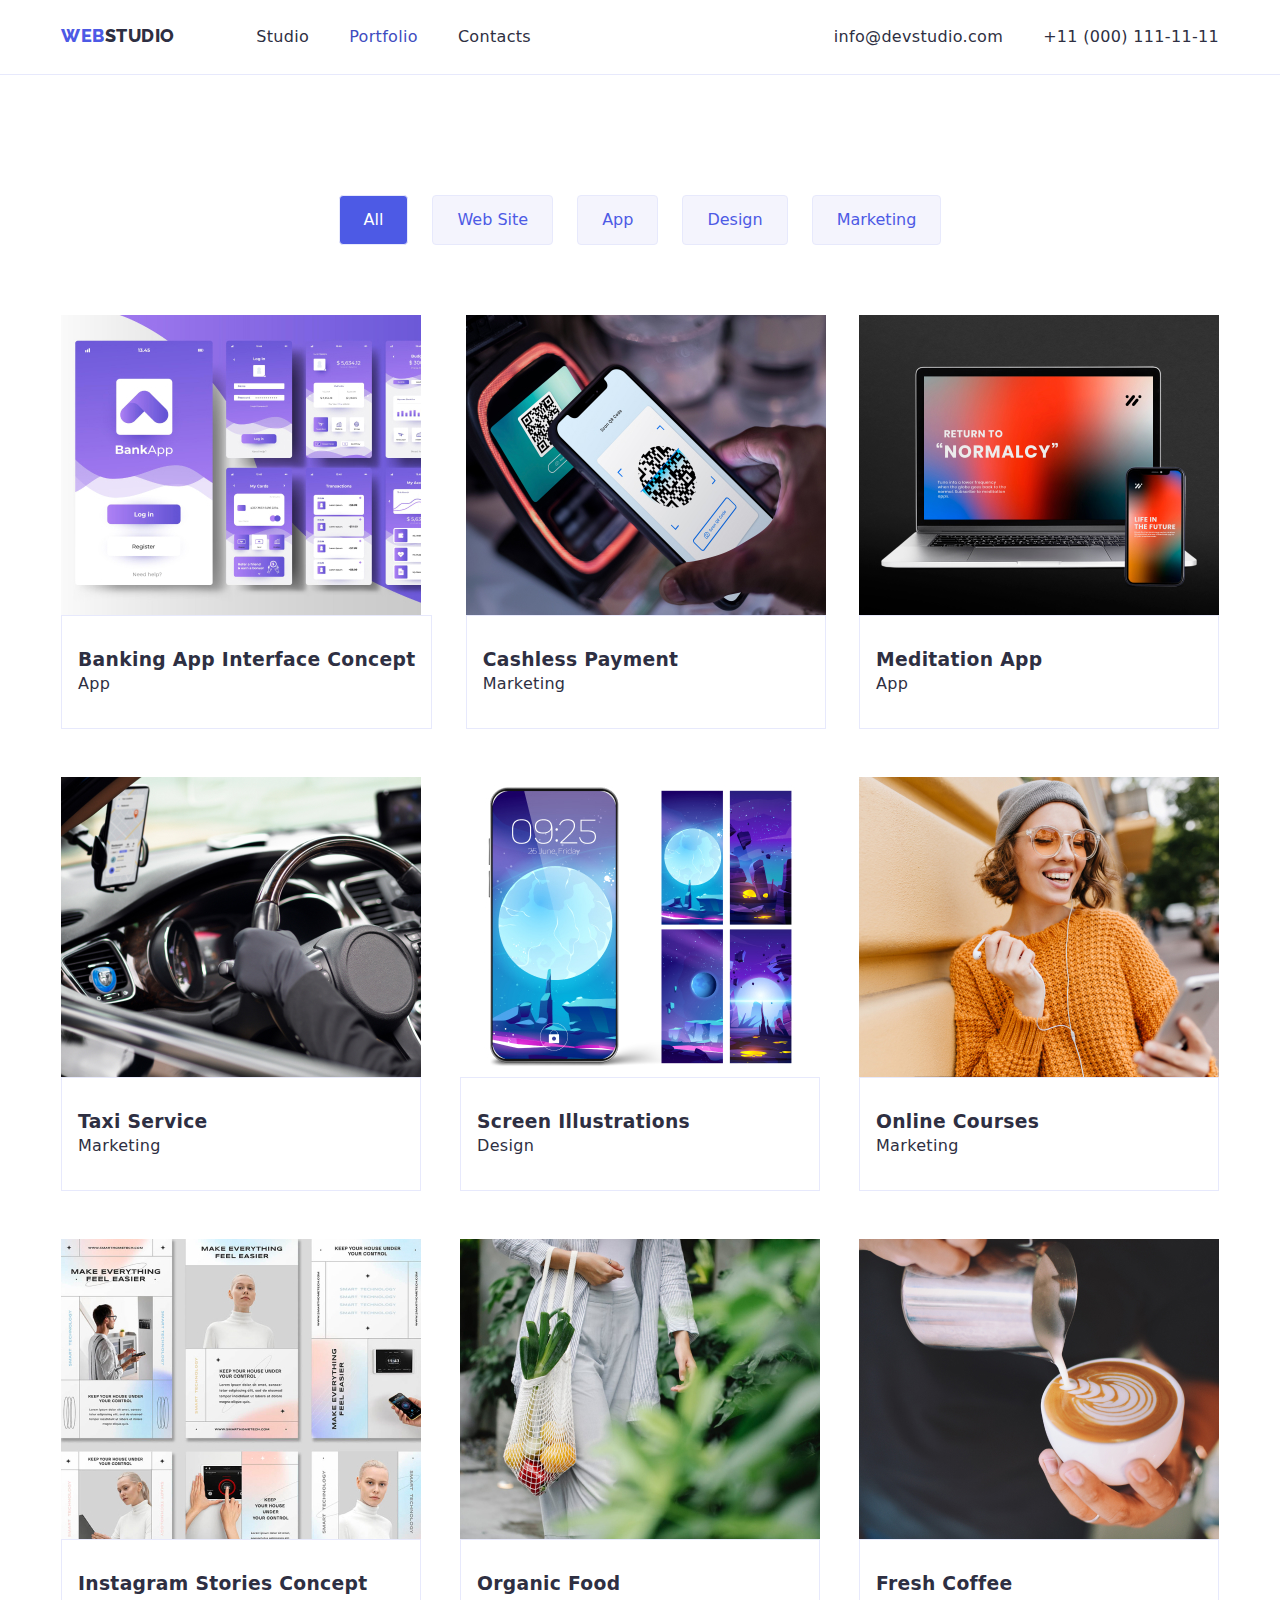
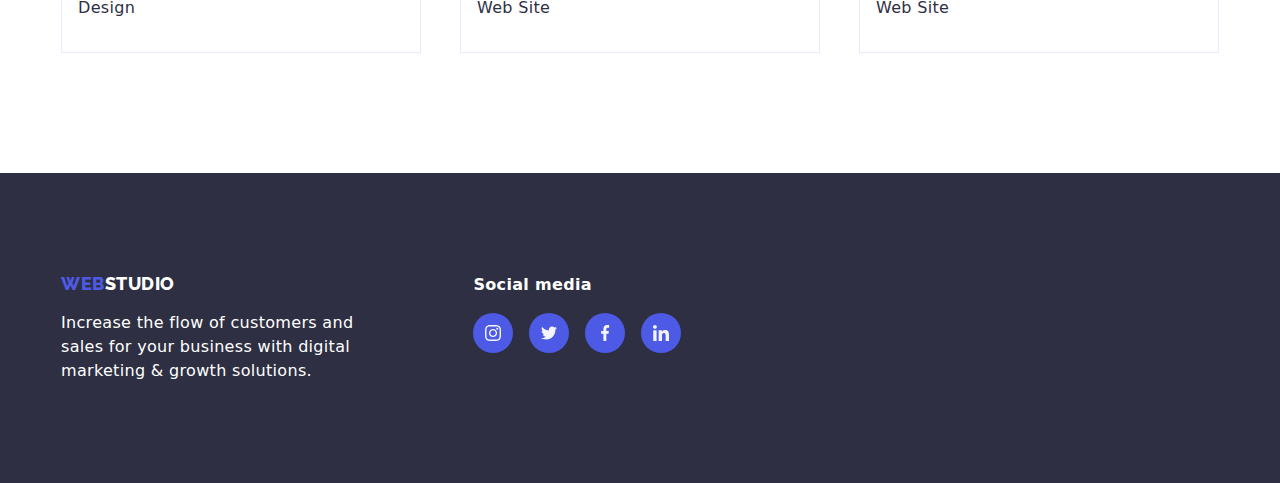
==== portfolio.html @ fe4044b1 "reversion 1.1" ====
<!DOCTYPE html>

<html lang="en">

<head>
    <!-- CSS Style link -->
    <link rel="stylesheet" href="./css/styles.css" />
    <!-- «B13» All fonts and their variations are linked from Google Fonts Services -->
    <link href="https://fonts.googleapis.com/css2?family=Raleway:wght@800&family=Roboto:wght@400;500;700;900&display=swap"
        rel="stylesheet" />
    <link rel="stylesheet" href="https://cdnjs.cloudflare.com/ajax/libs/modern-normalize/1.0.0/modern-normalize.min.css"/>  
    <title>My Homework #4</title>
</head>

<body>
    <!-- This is the header tag that wraps the navigation options, web logo and  contacts info as well -->
    <header class="header">
        <div class="container container-header">
        <!-- Nav tag as well known as Navigation wrapper -->
        <nav>
            <!-- This is the LOGO usually used in image or text as well, clickable for homepage only  -->
            <a href="./index.html" class="logo"><span class="logo-colored">web</span><span>studio</span></a>
            <!-- This is navigation list or option is resposible for exploring the webpage -->
            <ul class="menu-nav list">
                <li><a href="./index.html" class="nav">Studio</a></li>
                <li><a href="./portfolio.html" class="nav active">Portfolio</a></li><!-- class Active will be highlighted the current page-->
                <li><a href="./" class="nav">Contacts</a></li><!-- Contact will be in default link -->
            </ul>
        </nav>
        <!-- 
                This the Contact links, mostly in the rightside of navigation, reponsible for 
                contacting email, telephone number, mobile number and 
                social media links(fb,twitter,instagram,etc) 
            -->
        <ul class="menu-contact list">
            <li><a href="mailto:info@devstudio.com" class="contact">info@devstudio.com</a></li>
            <li><a href="tel:+110001111111" class="contact">+11 (000) 111-11-11</a></li>
        </ul>
        </div>
    </header>
    <!-- this is the Main tag that wraps the content of the webpage. -->
    <main>
        <section class="section">
            <div class="container container-category">
                <!-- function button to filter the classification of data -->
                <ul class="filters list">
                    <li>
                        <button type="button" class="filter-btn active">
                            All
                        </button>
                    </li><li>
                        <button type="button" class="filter-btn">
                            Web Site
                        </button>
                    </li><li>
                        <button type="button" class="filter-btn">
                            App
                        </button>
                    </li><li>
                        <button type="button" class="filter-btn">
                            Design
                        </button>
                    </li><li>
                        <button type="button" class="filter-btn">
                            Marketing
                        </button>
                    </li>
                </ul>
                <ul class="project-card list">
                    <li>
                        <a href="./" class="proj-cardlist">
                            <img src="./images/filtered-img/app-1.jpg" alt="Banking App Interface Concept" width="360">
                            <span class="proj-cardwrap">
                                <h3>Banking App Interface Concept</h3>
                                <p>
                                    App
                                </p>
                            </span>
                        </a>
                    </li>
                    <li>
                        <a href="./"  class="proj-cardlist">
                            <img src="./images/filtered-img/marketing-1.jpg" alt="Cashless Payment" width="360">

                            <span class="proj-cardwrap">
                                <h3>Cashless Payment</h3>
                                <p>
                                    Marketing
                                </p>    
                            </span>
                        </a>
                    </li>
                    <li>
                        <a href="./"  class="proj-cardlist">
                            <img src="./images/filtered-img/app-2.jpg" alt="Meditation App" width="360">
                            <span class="proj-cardwrap">
                                <h3>Meditation App</h3>
                                <p>
                                    App
                                </p>
                            </span>
                        </a>
                    </li>
                    <li>
                        <a href="./"  class="proj-cardlist">
                            <img src="./images/filtered-img/marketing-2.jpg" alt="Taxi Service" width="360">
                            <span class="proj-cardwrap">
                                <h3>Taxi Service</h3>
                                <p>
                                    Marketing
                                </p>
                            </span>
                        </a>
                    </li>
                    <li>
                        <a href="./"  class="proj-cardlist">
                            <img src="./images/filtered-img/design-1.jpg" alt="Screen Illustrations" width="360">
                            <span class="proj-cardwrap">
                                <h3>Screen Illustrations</h3>
                                <p>
                                    Design
                                </p>
                            </span>
                        </a>
                    </li>
                    <li>
                        <a href="./"  class="proj-cardlist">
                            <img src="./images/filtered-img/marketing-3.jpg" alt="Online Courses" width="360">
                            <span class="proj-cardwrap">
                                <h3>Online Courses</h3>
                                <p>
                                    Marketing
                                </p>
                            </span>
                        </a>
                    </li>
                    <li>
                        <a href="./"  class="proj-cardlist">
                            <img src="./images/filtered-img/design-2.jpg" alt="Instagram Stories Concept" width="360">
                            <span class="proj-cardwrap">
                                <h3>Instagram Stories Concept</h3>
                                <p>
                                    Design
                                </p>
                            </span>
                        </a>
                    </li>
                    <li>
                        <a href="./"  class="proj-cardlist">
                            <img src="./images/filtered-img/web-site-1.jpg" alt="Organic Food" width="360">
                            <span class="proj-cardwrap">
                                <h3>Organic Food</h3>
                                <p>
                                    Web Site
                                </p>
                            </span>
                        </a>
                    </li>
                    <li>
                        <a href="./"  class="proj-cardlist">
                            <img src="./images/filtered-img/web-site-2.jpg" alt="Fresh Coffee">
                            <span class="proj-cardwrap">
                                <h3>Fresh Coffee</h3>
                                <p>
                                    Web Site                
                                </p>
                            </span>
                        </a>
                    </li>
                </ul>
            </div>
        </section>
    </main>
    <!-- This is the footer tag that wraps the logo, contact info, costumer services, FAQ etc. -->
    <footer class="footer">
        <div class="container container-footer">
            <div class="footer-box">
                <a href="./index.html" class="logo">
                    <span class="logo-colored">web</span><span>studio</span>
                </a>
                <p>
                    Increase the flow of customers and <br />
                    sales for your business with digital <br />
                    marketing & growth solutions.
                </p>
            </div>
            <div class="footer-box">
                <h4>Social media</h4>
                <ul class="socmed-list list">
                    <li>
                        <a href="./" class="socmed-icon">
                            <svg class="icon icon-socmed">
                                <use xlink:href="./images/icon/social-media.svg#icon-instagram-1"></use>
                            </svg>
                        </a>
                    </li>
                    <li>
                        <a href="./" class="socmed-icon">
                            <svg class="icon icon-socmed">
                                <use xlink:href="./images/icon/social-media.svg#icon-twitter-1"></use>
                            </svg>
                        </a>
                    </li>
                    <li>
                        <a href="./" class="socmed-icon">
                            <svg class="icon icon-socmed">
                                <use xlink:href="./images/icon/social-media.svg#icon-facebook-1"></use>
                            </svg>
                        </a>
                    </li>
                    <li>
                        <a href="./" class="socmed-icon">
                            <svg class="icon icon-socmed">
                                <use xlink:href="./images/icon/social-media.svg#icon-linkedin-1"></use>
                            </svg>
                        </a>
                    </li>
                </ul>    
            </div>
        </div>
    </footer>
</body>

</html>
---- css/styles.css ----
/*Declaration of Variables*/
*:root {
    --default-color : #2E2F42;
    --secondary-color: #FFFFFF;
    --third-color:#4D5AE5;
    --fouth-color: #F4F4FD;
    --fifth-color:#E7E9FC;
    --sixth-color:#404BBF;
    --seventh-color:#434455;
    --theme-color: #2E2F42;
    --hero-cover: rgba(46, 47, 66, 0.70);
    --eight-color: #8E8F99;
}

/* default */
h1,h2,h3,h4,h5,h6,p { margin: 0;}
html { box-sizing: border-box;}
*,*::after,*::before { box-sizing: inherit;}
img { display: block; max-width: 100%; height: auto;}
.list { list-style: none; padding: 0; margin: 0;}

/* body */
body {
    font-size: 16px;
    font-family: 'Roboto' , sans-serif;
    color: var(--default-color,#2E2F42);
    font-style: normal;
    font-weight: 400;
    line-height: 24px;
    letter-spacing: 0.32px;
}

/* Classes */
.logo {
    color: inherit;
    font-size: 18px;
    font-family: 'Raleway', sans-serif;
    font-weight: 800;
    line-height: 21px;
    letter-spacing: 0.54px;
    text-transform: uppercase;
}
.logo-colored {
    color: var(--third-color);
}
.logo, 
.nav, 
.contact {
    text-decoration: none;
    line-height: 1.2;
    cursor: pointer;
}
.menu-nav {
    margin-left: 76px;
}
.nav{
    color: var(--default-color);
    display: block;
    padding: 25px 0;
    font-weight: 500;
    line-height: 24px;
    letter-spacing: 0.32px;
}
.contact{
    color: var(--default-color);
    display: block;
    padding: 25px 0;
    line-height: 24px;
    letter-spacing: 0.32px;
}
.hero-image {
    background-color: var(--hero-cover);
    background-blend-mode: multiply;
    background-image: url("../images/people-office-1.jpg");
    color: var(--secondary-color);
}
.hero-top-banner{
    font-size: 56px;
    font-weight: 700;
    line-height: 60px;
    letter-spacing: 1.12px;
    text-align: center;

    display: flex;
    flex-direction: column;
}
.feat-title, .card-title {
    text-align: center;
}
.feat-desc {
    margin-top: 8px;
    color:var(--seventh-color);
    line-height: 24px;
}
.section-title {
    font-size: 36px;
    font-weight: 700;
    line-height: 40px;
    text-align: center;
    letter-spacing: 0.72px;
    text-transform: capitalize;
}
.btn-primary,
.filter-btn{
    font-weight: 500;
    line-height: 1.5;
    border-radius: 4px;
    border: 1px solid var(--fifth-color);
    border: 0;
}
.btn-primary{
    color: var(--secondary-color);
    background-color: var(--third-color);
    font-weight: 500;
    line-height: 24px;
    letter-spacing: 0.64px;

    display: inline-flex;
    padding: 16px 32px;
    align-items: flex-start;
    gap: 10px;

    border-radius: 4px;
    box-shadow: 0px 4px 4px 0px rgba(0, 0, 0, 0.15);
}
.filter-btn{
    color: var(--third-color);
    background-color: var(--fouth-color);
    border: 1px solid var(--fifth-color);

    padding: 12px 24px;
}
.proj-cardlist {
    display: flex;
    flex-direction: column;
    text-decoration: none;
    color: inherit;
}
.card-text{
    color:var(--seventh-color);
}
.section-team{
    background-color: var(--fouth-color);
}
.footer{
    background-color: var(--theme-color);
    color: var(--secondary-color);
}

/* pseudo-elements */
.menu-nav .nav:focus,
.menu-nav .nav:hover{
    color: var(--sixth-color);
}
.menu-contact .contact:hover,
.menu-contact .contact:focus,
.menu-nav .nav.active{
    color: var(--sixth-color);
}
.btn-primary:hover,
.filters .filter-btn:hover{
    box-shadow: 
    0px 2px 2px 0px rgba(0, 0, 0, 0.12),
    0px 2px 1px 0px rgba(0, 0, 0, 0.08), 
    0px 3px 1px 0px rgba(0, 0, 0, 0.10);
    color: var(--secondary-color, #FFFFFF);
    background-color: var(--sixth-color, #404BBF);
    cursor: pointer;
}
.btn-primary:focus,
.filters .filter-btn:focus{
    box-shadow: 
    0px 2px 2px 0px rgba(0, 0, 0, 0.12),
    0px 2px 1px 0px rgba(0, 0, 0, 0.08), 
    0px 3px 1px 0px rgba(0, 0, 0, 0.10);
    color: var(--secondary-color, #FFFFFF);
    background-color: var(--third-color);
}
.filters .filter-btn.active {
    color: var(--secondary-color);
    background-color: var(--third-color);
}
.proj-cardlist:hover {
    box-shadow: 
    0px 2px 1px 0px rgba(46, 47, 66, 0.08), 
    0px 1px 1px 0px rgba(46, 47, 66, 0.16), 
    0px 1px 6px 0px rgba(46, 47, 66, 0.08);
}
.socmed-icon:hover {
    background-color: var(--sixth-color);
}
.socmed-icon:active {
    background-color: var(--third-color);
}
.client-list:hover  {
    border-color: var(--sixth-color);
    fill: var(--sixth-color);
}
/* container, alignment and resizing */
.centered-list {
    margin: 0 auto;
}
.container {
    width: 1200px;
    padding: 0 21px;
    margin: 0 auto;
}
.header{
    border-bottom: 1px solid var(--fifth-color);
}
.menu-nav,
.menu-contact {
    display: inline-flex;
    align-items: center;
    gap: 40px;
}
.menu-nav {
    margin-left: 76px;
}
.container-header {
    display: flex;
    justify-content: space-between;
}
.btn-primary {
    margin-top: 48px;
}
.hero-image {
    padding: 188px 0;
    text-align: center;
}
.section{
    padding: 120px 0;
}
.feature-section {
    display: flex;
    gap: 22px;
}

.section-attached{
    padding-top: 0;
}
.card {
    display: flex;
    justify-content: center;
    align-items: center;
    gap: 24px;
    margin-top: 72px;
}
.team-card {
    margin-top: 72px;
    display: flex;
    gap: 24px;
}
.card-content{
    border-radius: 0px 0px 4px 4px;
    background: var(--secondary-color, #FFF);
    box-shadow: 
    0px 2px 1px 0px rgba(46, 47, 66, 0.08), 
    0px 1px 1px 0px rgba(46, 47, 66, 0.16), 
    0px 1px 6px 0px rgba(46, 47, 66, 0.08);
    padding: 32px 0;
    display: flex;
    flex-direction: column;
    align-items: center;
    gap: 8px;
}
.container-category{
    text-align: center;
}
.filters {
    display: inline-flex;
    align-items: flex-start;
    gap: 24px;
    margin-bottom: 70px;
}
.project-card {
    display: flex;
    justify-content: space-between;
    flex-wrap: wrap;
    gap: 48px 24px;
}
.proj-cardwrap {
    padding: 32px 16px;
    border-top: 0;
    text-align: left;
    border: 1px solid var(--fifth-color);
    background: var(--secondary-color);
}
.footer {
    padding: 100px 0;
}
.container-footer {
    display: flex;
    justify-content: left;
    gap: 120px;
}
.footer-box {
    display: flex;
    flex-direction: column;
    row-gap: 16px;
}
/* social media link icon etc. */
.feat-icon {
    margin-bottom: 8px;
    padding: 24px 100px;
    background-color: var(--fouth-color);
}
.socmed-list{
    display: flex;
    gap: 16px;
}
.icon-socmed {
    height: 16px;
    width: 16px;
}
.socmed-icon{
    display: flex;
    padding: 12px;
    border-radius: 50%;
    background-color: var(--third-color);
}
.icon {
    display: inline-block;
    stroke-width: 0;
    stroke: currentColor;
}
.icon-client {
    width: 104px;
    height: 56px;
}
.client-list {
    border: 1px solid var(--eight-color);
    fill: var(--eight-color);
    padding: 16px 32px;
    display: flex;
}
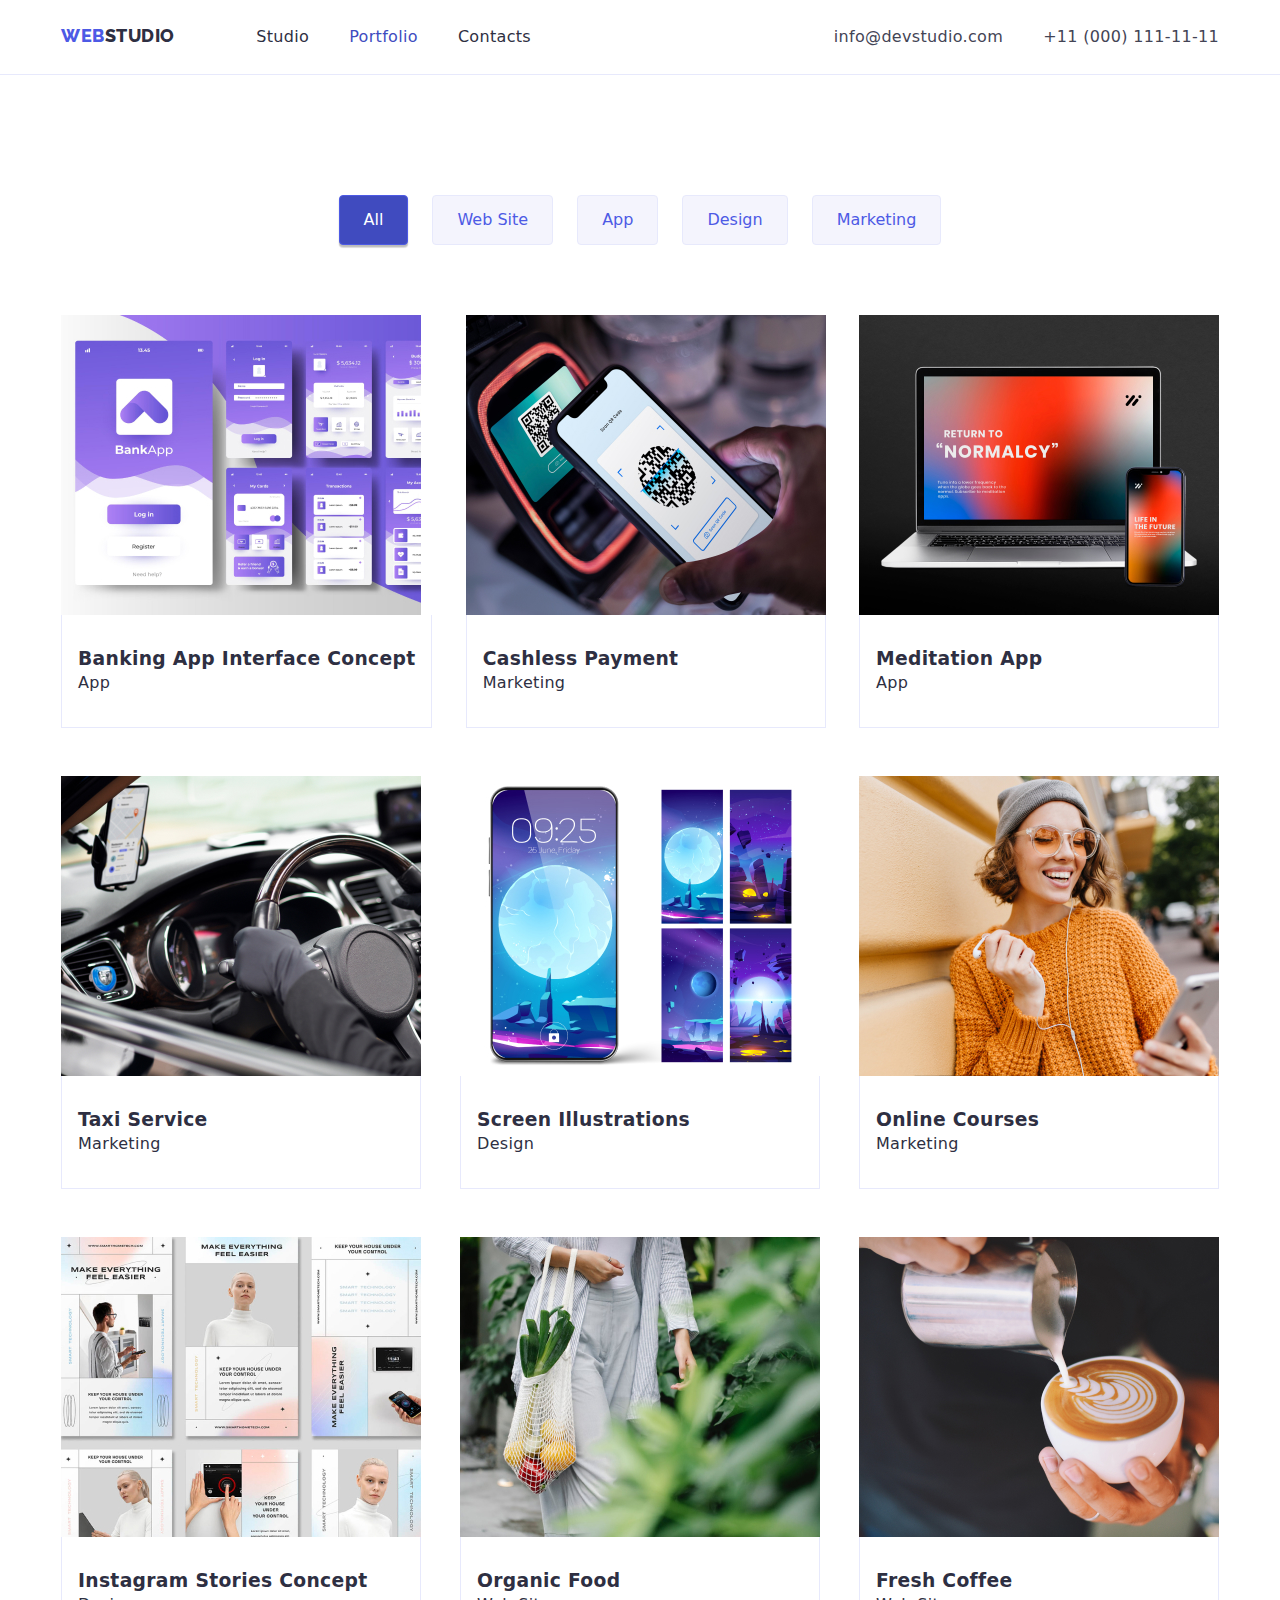
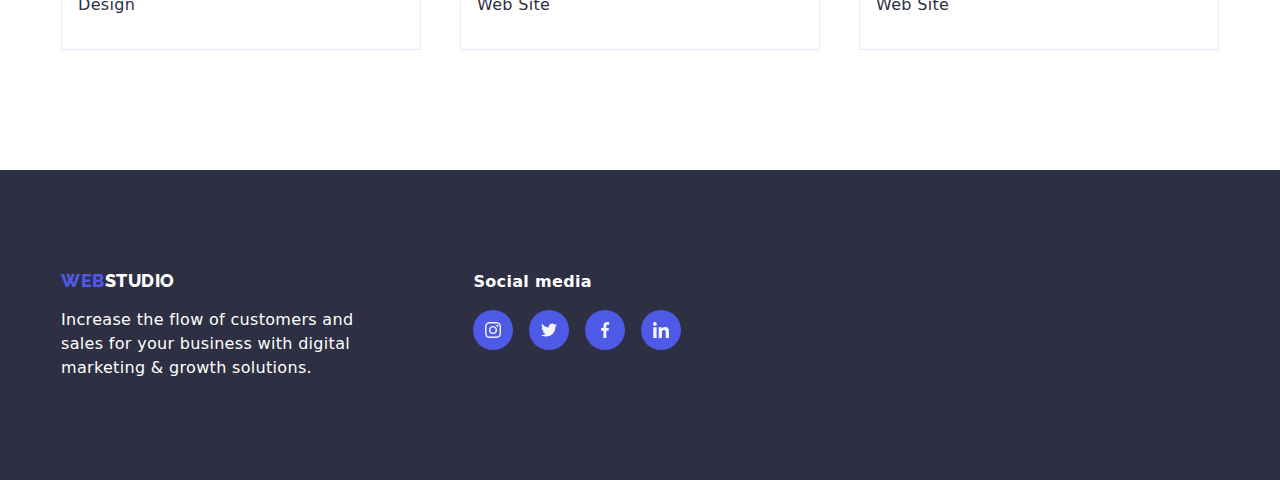
==== commit 5489f05c: "v.2.0 update" ====
--- a/portfolio.html
+++ b/portfolio.html
@@ -68,7 +68,7 @@
                 </ul>
                 <ul class="project-card list">
                     <li>
-                        <a href="./" class="proj-cardlist">
+                        <a href="#" class="proj-cardlist">
                             <img src="./images/filtered-img/app-1.jpg" alt="Banking App Interface Concept" width="360">
                             <span class="proj-cardwrap">
                                 <h3>Banking App Interface Concept</h3>
@@ -79,7 +79,7 @@
                         </a>
                     </li>
                     <li>
-                        <a href="./"  class="proj-cardlist">
+                        <a href="#"  class="proj-cardlist">
                             <img src="./images/filtered-img/marketing-1.jpg" alt="Cashless Payment" width="360">
 
                             <span class="proj-cardwrap">
@@ -91,7 +91,7 @@
                         </a>
                     </li>
                     <li>
-                        <a href="./"  class="proj-cardlist">
+                        <a href="#"  class="proj-cardlist">
                             <img src="./images/filtered-img/app-2.jpg" alt="Meditation App" width="360">
                             <span class="proj-cardwrap">
                                 <h3>Meditation App</h3>
@@ -102,7 +102,7 @@
                         </a>
                     </li>
                     <li>
-                        <a href="./"  class="proj-cardlist">
+                        <a href="#"  class="proj-cardlist">
                             <img src="./images/filtered-img/marketing-2.jpg" alt="Taxi Service" width="360">
                             <span class="proj-cardwrap">
                                 <h3>Taxi Service</h3>
@@ -113,7 +113,7 @@
                         </a>
                     </li>
                     <li>
-                        <a href="./"  class="proj-cardlist">
+                        <a href="#"  class="proj-cardlist">
                             <img src="./images/filtered-img/design-1.jpg" alt="Screen Illustrations" width="360">
                             <span class="proj-cardwrap">
                                 <h3>Screen Illustrations</h3>
@@ -124,7 +124,7 @@
                         </a>
                     </li>
                     <li>
-                        <a href="./"  class="proj-cardlist">
+                        <a href="#"  class="proj-cardlist">
                             <img src="./images/filtered-img/marketing-3.jpg" alt="Online Courses" width="360">
                             <span class="proj-cardwrap">
                                 <h3>Online Courses</h3>
@@ -135,7 +135,7 @@
                         </a>
                     </li>
                     <li>
-                        <a href="./"  class="proj-cardlist">
+                        <a href="#"  class="proj-cardlist">
                             <img src="./images/filtered-img/design-2.jpg" alt="Instagram Stories Concept" width="360">
                             <span class="proj-cardwrap">
                                 <h3>Instagram Stories Concept</h3>
@@ -146,7 +146,7 @@
                         </a>
                     </li>
                     <li>
-                        <a href="./"  class="proj-cardlist">
+                        <a href="#"  class="proj-cardlist">
                             <img src="./images/filtered-img/web-site-1.jpg" alt="Organic Food" width="360">
                             <span class="proj-cardwrap">
                                 <h3>Organic Food</h3>
@@ -157,7 +157,7 @@
                         </a>
                     </li>
                     <li>
-                        <a href="./"  class="proj-cardlist">
+                        <a href="#"  class="proj-cardlist">
                             <img src="./images/filtered-img/web-site-2.jpg" alt="Fresh Coffee">
                             <span class="proj-cardwrap">
                                 <h3>Fresh Coffee</h3>
--- a/css/styles.css
+++ b/css/styles.css
@@ -62,7 +62,7 @@
     letter-spacing: 0.32px;
 }
 .contact{
-    color: var(--default-color);
+    color: var(--seventh-color);
     display: block;
     padding: 25px 0;
     line-height: 24px;
@@ -70,7 +70,7 @@
 }
 .hero-image {
     background-color: var(--hero-cover);
-    background-blend-mode: multiply;
+    background-blend-mode: overlay;
     background-image: url("../images/people-office-1.jpg");
     color: var(--secondary-color);
 }
@@ -127,7 +127,8 @@
     color: var(--third-color);
     background-color: var(--fouth-color);
     border: 1px solid var(--fifth-color);
-
+    
+    cursor: pointer;
     padding: 12px 24px;
 }
 .proj-cardlist {
@@ -158,17 +159,19 @@
     color: var(--sixth-color);
 }
 .btn-primary:hover,
-.filters .filter-btn:hover{
+.filter-btn:hover,
+.filter-btn.active{
+    border-color: var(--third-color);
     box-shadow: 
     0px 2px 2px 0px rgba(0, 0, 0, 0.12),
     0px 2px 1px 0px rgba(0, 0, 0, 0.08), 
     0px 3px 1px 0px rgba(0, 0, 0, 0.10);
     color: var(--secondary-color, #FFFFFF);
     background-color: var(--sixth-color, #404BBF);
-    cursor: pointer;
 }
 .btn-primary:focus,
-.filters .filter-btn:focus{
+.filter-btn:focus{
+    border-color: var(--third-color);
     box-shadow: 
     0px 2px 2px 0px rgba(0, 0, 0, 0.12),
     0px 2px 1px 0px rgba(0, 0, 0, 0.08), 
@@ -176,30 +179,25 @@
     color: var(--secondary-color, #FFFFFF);
     background-color: var(--third-color);
 }
-.filters .filter-btn.active {
-    color: var(--secondary-color);
-    background-color: var(--third-color);
-}
 .proj-cardlist:hover {
     box-shadow: 
     0px 2px 1px 0px rgba(46, 47, 66, 0.08), 
     0px 1px 1px 0px rgba(46, 47, 66, 0.16), 
     0px 1px 6px 0px rgba(46, 47, 66, 0.08);
 }
-.socmed-icon:hover {
+.socmed-icon:hover,
+.socmed-icon:focus {
     background-color: var(--sixth-color);
 }
 .socmed-icon:active {
     background-color: var(--third-color);
 }
-.client-list:hover  {
+.client-list:hover,
+.client-list:focus  {
     border-color: var(--sixth-color);
     fill: var(--sixth-color);
 }
 /* container, alignment and resizing */
-.centered-list {
-    margin: 0 auto;
-}
 .container {
     width: 1200px;
     padding: 0 21px;
@@ -281,9 +279,9 @@
 }
 .proj-cardwrap {
     padding: 32px 16px;
-    border-top: 0;
+    border: 1px solid var(--fifth-color);
+    border-top: none;
     text-align: left;
-    border: 1px solid var(--fifth-color);
     background: var(--secondary-color);
 }
 .footer {
@@ -302,7 +300,12 @@
 /* social media link icon etc. */
 .feat-icon {
     margin-bottom: 8px;
-    padding: 24px 100px;
+    width: 264px;
+    height: 112px;
+    align-items: center;
+    justify-content: center;
+    border-radius: 4px;
+    display: flex;
     background-color: var(--fouth-color);
 }
 .socmed-list{
@@ -315,7 +318,10 @@
 }
 .socmed-icon{
     display: flex;
-    padding: 12px;
+    width: 40px;
+    height: 40px;
+    align-items: center;
+    justify-content: center;
     border-radius: 50%;
     background-color: var(--third-color);
 }
@@ -329,8 +335,12 @@
     height: 56px;
 }
 .client-list {
+    display: flex;
+    width: 168px;
+    height: 88px;
+    align-items: center;
+    justify-content: center;
+    fill: var(--eight-color);
+    border-radius: 4px;
     border: 1px solid var(--eight-color);
-    fill: var(--eight-color);
-    padding: 16px 32px;
-    display: flex;
 }